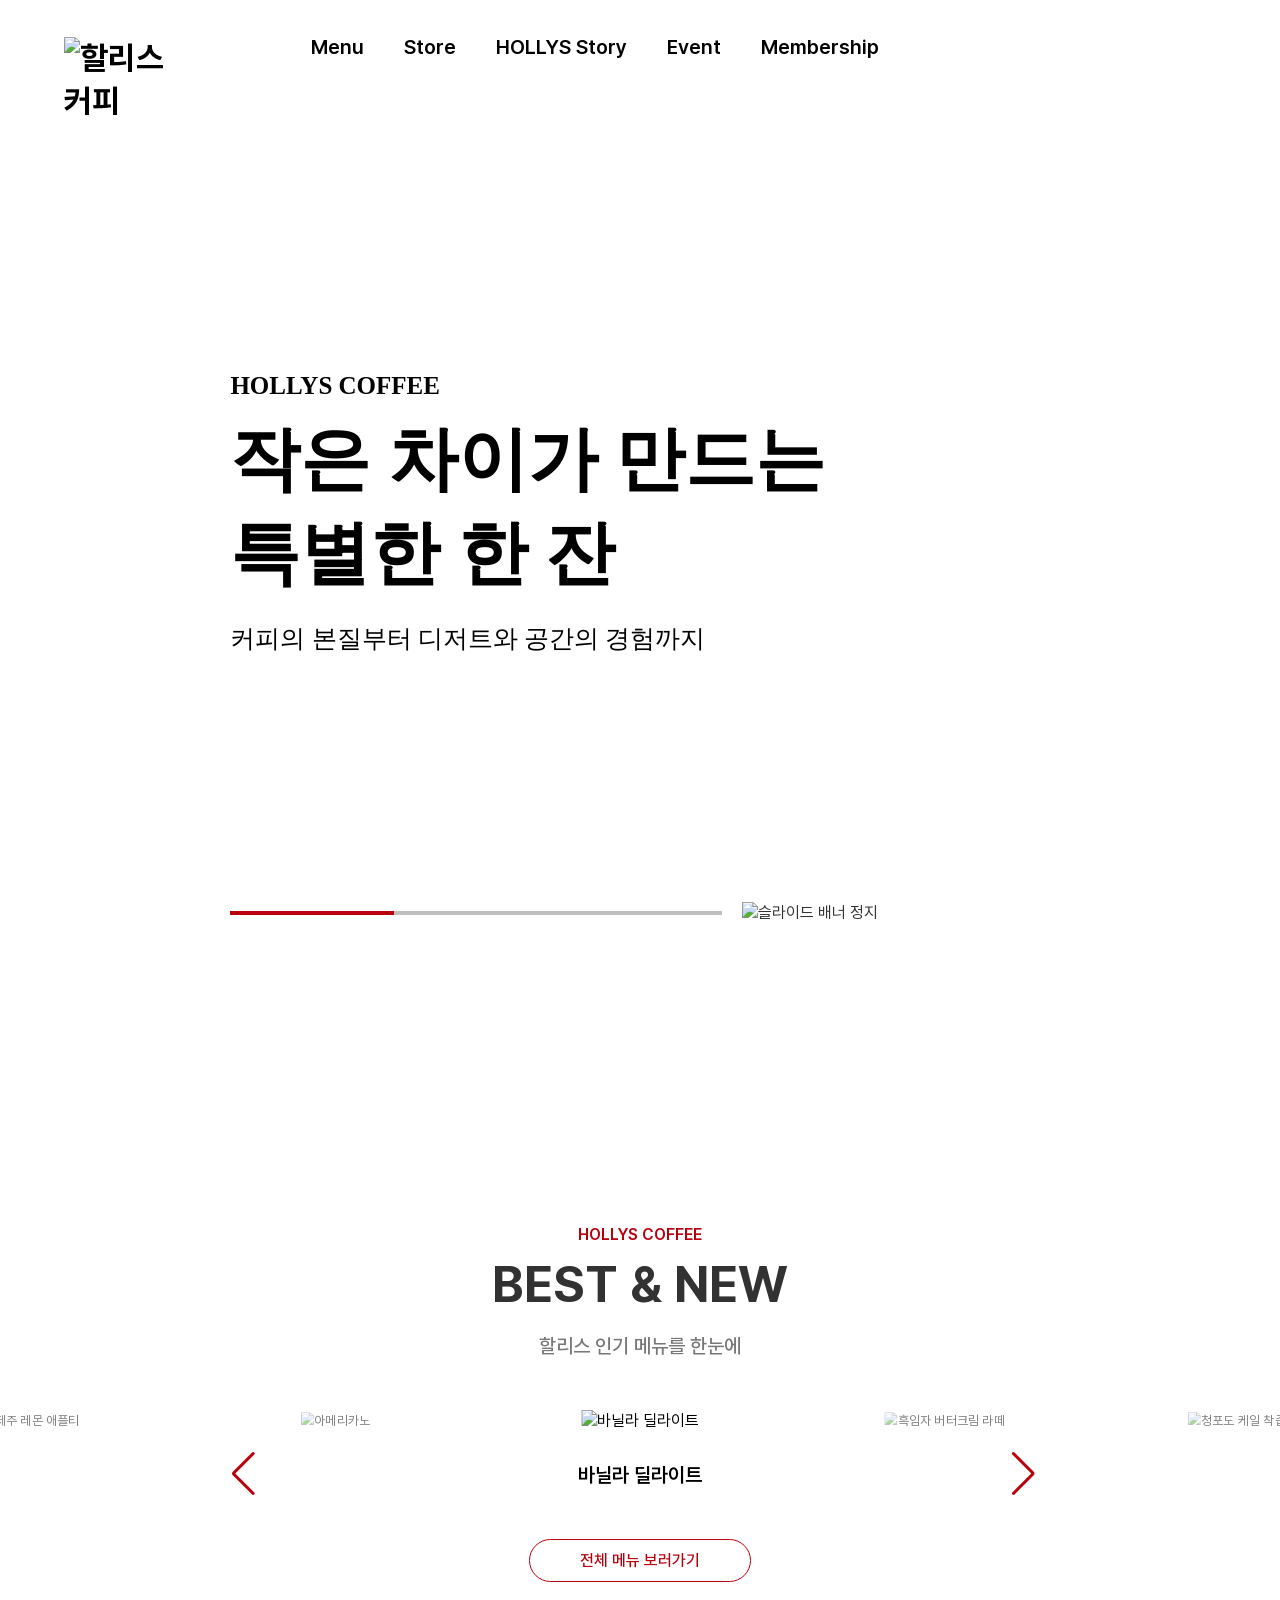
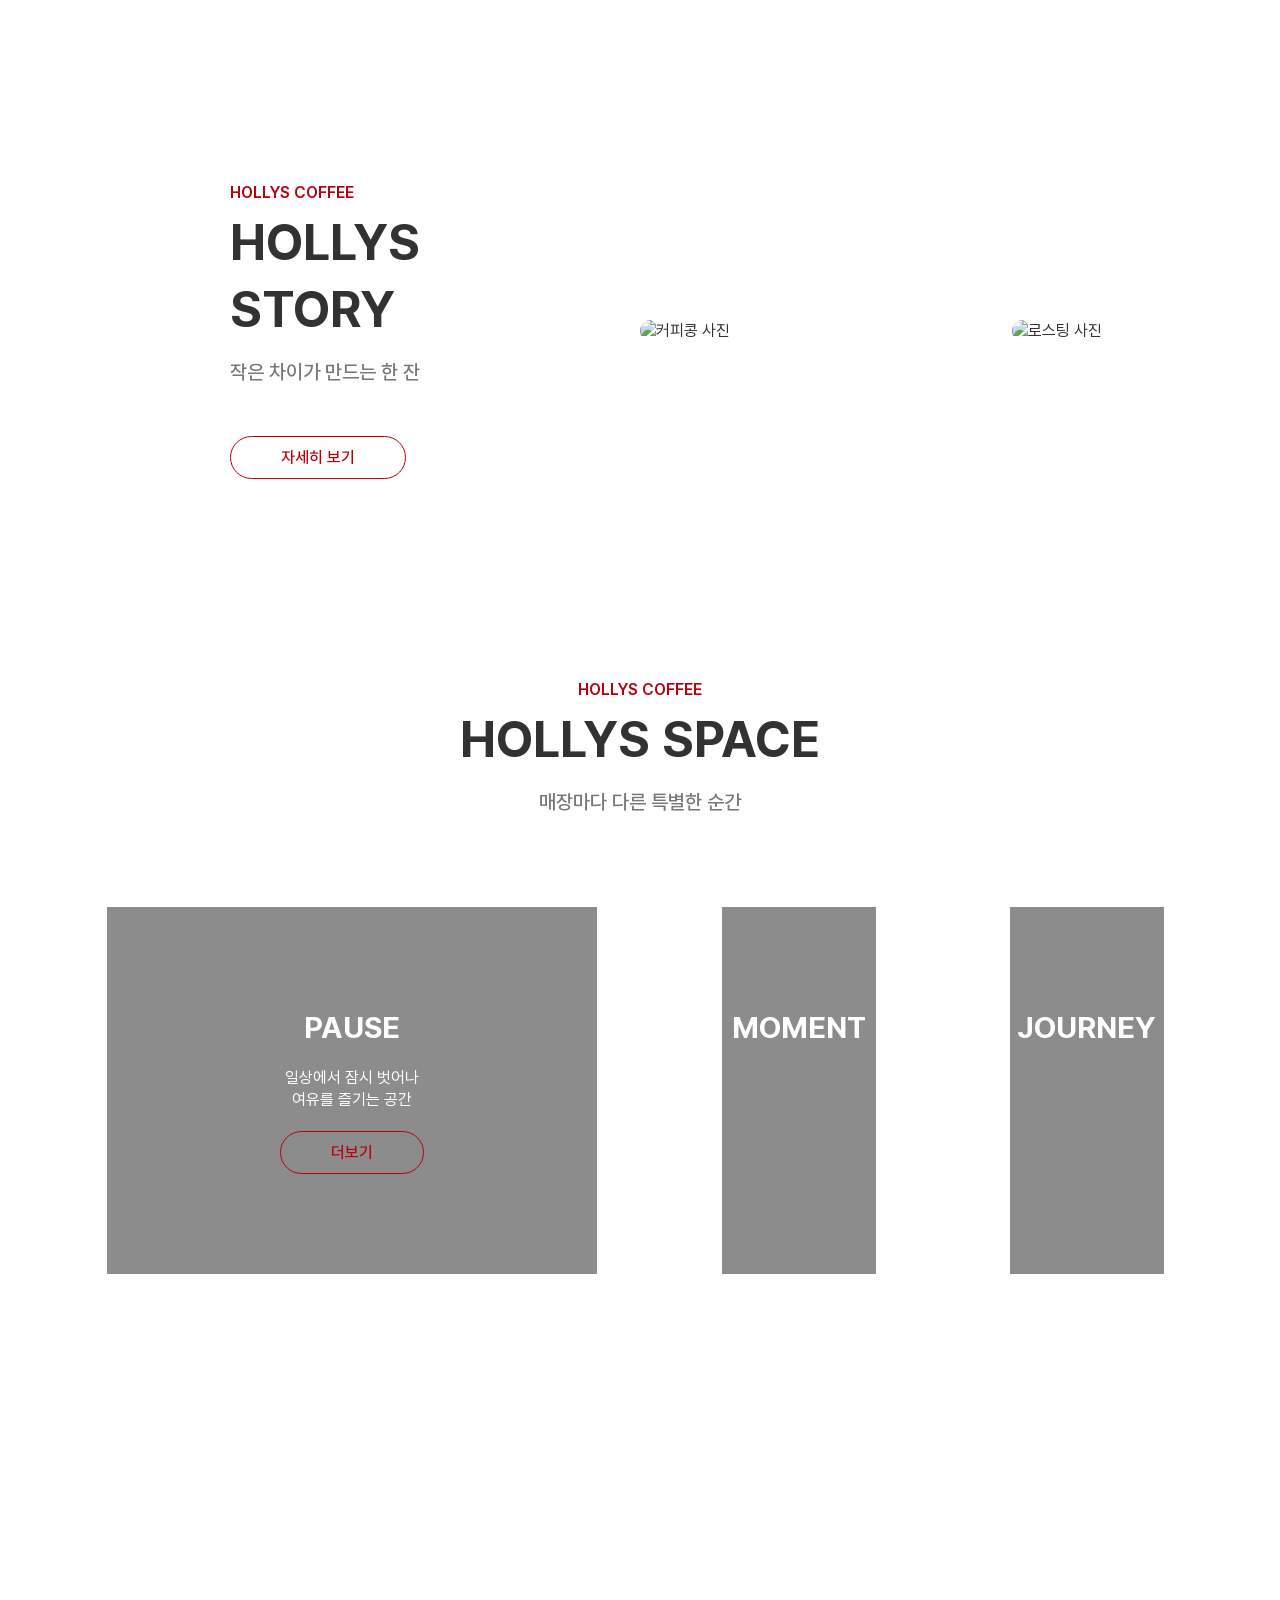
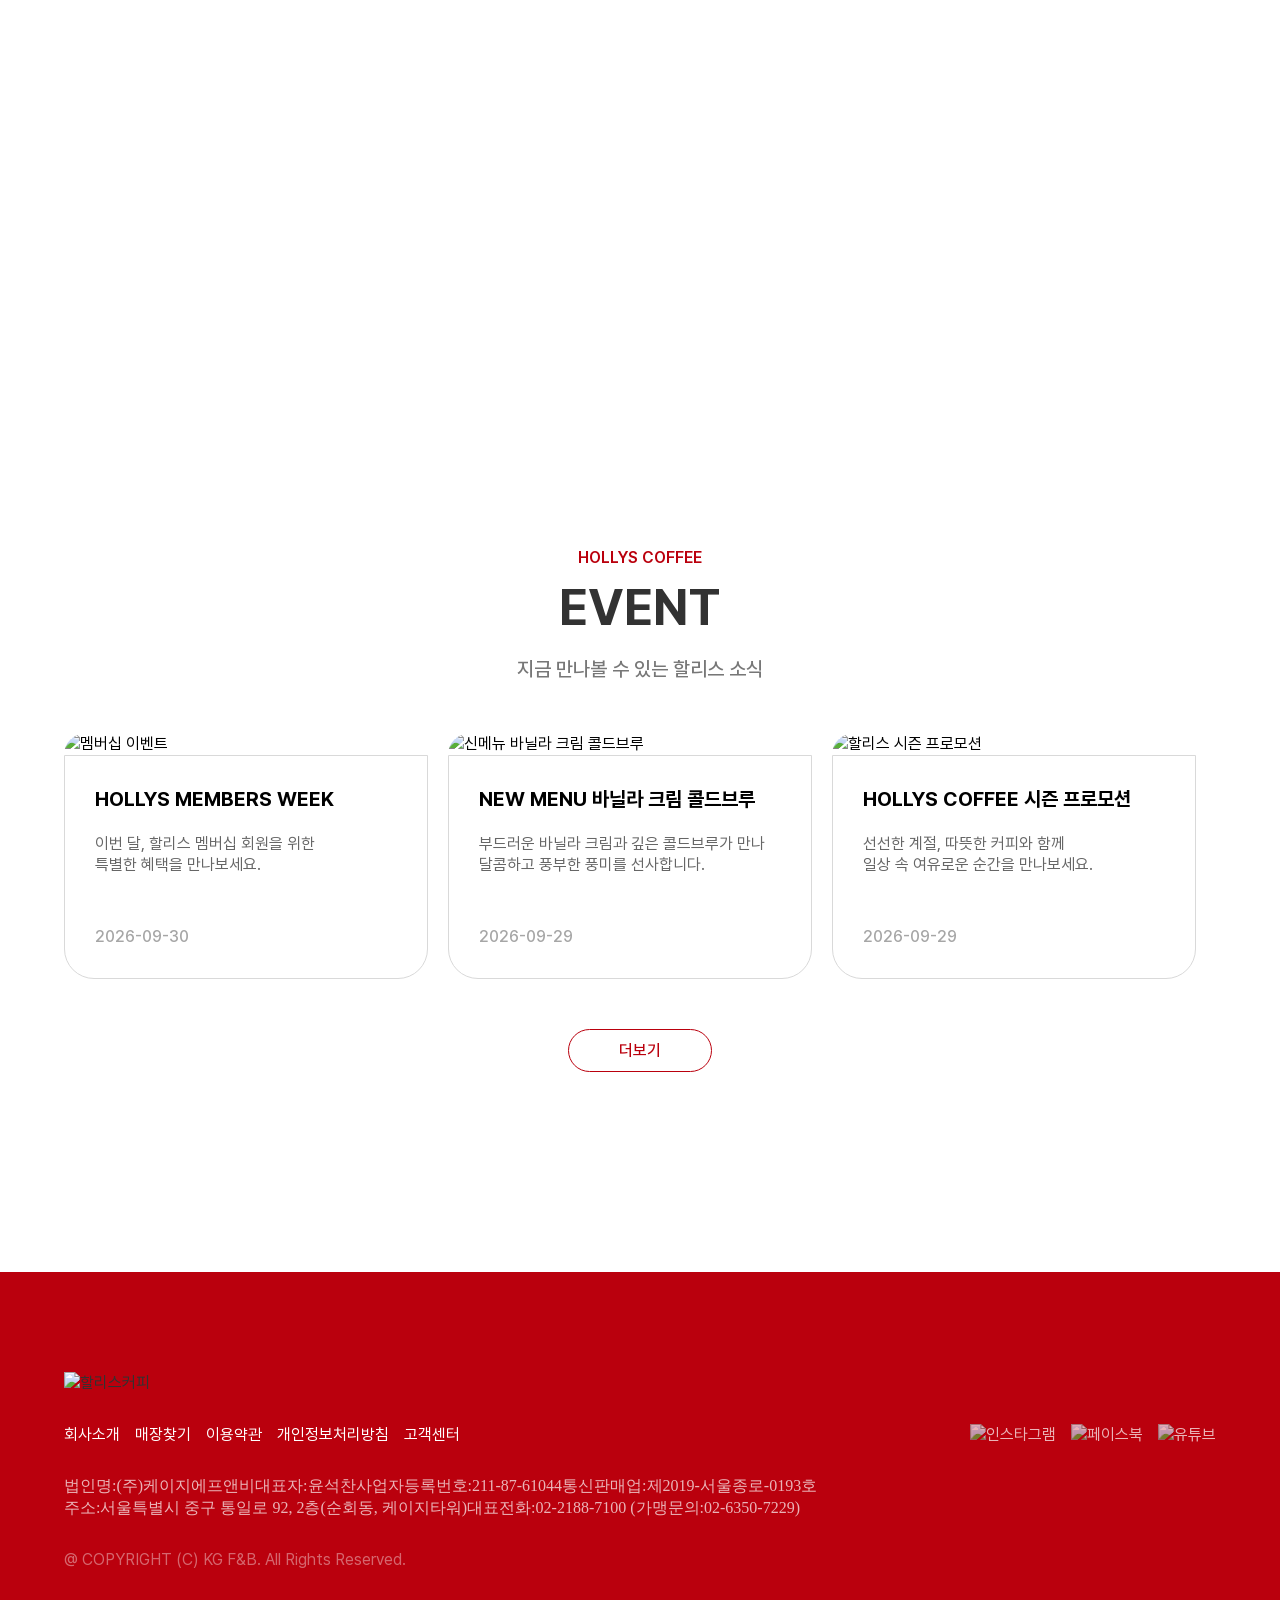
==== index.html @ 0f11f0d0 "최초업로드" ====
<!DOCTYPE html>
<html lang="ko">
<head>
  <meta charset="UTF-8">
  <meta name="viewport" content="width=device-width, initial-scale=1.0">

  <meta name="keywords" content="할리스 커피">
  <meta name="description" content="작은 차이가 만드는 특별한 한 잔, 할리스 커피">

  <meta property="og:title" content="할리스 커피">
  <meta property="og:url" content="https://min-space.github.io/osulloc/">
  <meta property="og:type" content="website">
  <meta property="og:image" content="img/sub/story_logo.png">
  <meta property="og:description" content="작은 차이가 만드는 특별한 한 잔, 할리스 커피">

  <title>할리스</title>
  <!--favicon-->
  <link rel="icon" href="img/common/favicon.png">

  <!--font-->
  <link rel="stylesheet" href="css/font.css">

  <!--css-->
  <link rel="stylesheet" href="css/reset.css">
  <link rel="stylesheet" href="css/swiper-bundle.min.css">
  <link rel="stylesheet" href="css/aos.css">
  <link rel="stylesheet" href="css/common.css">
  <link rel="stylesheet" href="css/main.css">

  <!--js-->
  <script src="js/jquery-3.6.0.min.js"></script>
  <script src="js/swiper-bundle.min.js"></script>
  <script src="js/aos.js"></script>
  <script src="js/main.js"></script>

</head>
<body>
  
  <div id="wrap">

    <header>

      <div class="inner">

        <h1><a href="index.html"><img src="img/common/hollys_logo.png" alt="할리스커피"></a></h1>

        <nav>
          <ul class="gnb">
            <li>
              <a href="doc/menu.html">Menu</a>
              <ul class="depth2">
                <li><a href="doc/menu.html">COFFEE</a></li>
                <li><a href="#">BEVERAGE</a></li>
                <li><a href="#">DESSERT</a></li>
                <li><a href="#">MD</a></li>
              </ul>
            </li>

            <li>
              <a href="doc/store.html">Store</a>
              <ul class="depth2">
                <li><a href="doc/store.html">매장 찾기</a></li>
              </ul>
            </li>

            <li>
              <a href="doc/story.html">HOLLYS Story</a>
              <ul class="depth2">
                <li><a href="doc/story.html">브랜드 스토리</a></li>
                <li><a href="#">커피 스토리</a></li>
                <li><a href="#">할리스 공간</a></li>
              </ul>
            </li>

            <li>
              <a href="doc/event.html">Event</a>
              <ul class="depth2">
                <li><a href="doc/event.html">EVENT</a></li>
                <li><a href="#">NOTICE</a></li>
              </ul>
            </li>

            <li>
              <a href="doc/membership.html">Membership</a>
            </li>
          </ul><!--.gnb-->

          <div class="mgnb-wrap">

            <div class="mgnb-inner">

              <div class="tit"><img src="img/common/hollys_logo_w.png" alt="할리스커피"></div><!--.tit-->

              <ul class="mgnb">
                <li>
                  <a href="#">Menu</a>
                  <ul class="mdepth2">
                    <li><a href="doc/menu.html">COFFEE</a></li>
                    <li><a href="#">BEVERAGE</a></li>
                    <li><a href="#">DESSERT</a></li>
                    <li><a href="#">MD</a></li>
                  </ul><!--.mdepth2-->
                </li>

                <li>
                  <a href="#">Store</a>
                  <ul class="mdepth2">
                    <li><a href="doc/store.html">매장 찾기</a></li>
                  </ul><!--.mdepth2-->
                </li>

                <li>
                  <a href="#">HOLLYS Story</a>
                  <ul class="mdepth2">
                    <li><a href="doc/story.html">브랜드 스토리</a></li>
                    <li><a href="#">커피 스토리</a></li>
                    <li><a href="#">할리스 공간</a></li>
                  </ul><!--.mdepth2-->
                </li>

                <li>
                  <a href="doc/membership.html">Membership</a>
                </li>
                
              </ul><!--.mgnb-->

            </div><!--.mgnb-inner-->

            <button type="button" class="mgnb-close">전체메뉴닫기</button>

          </div><!--.mgnb-wrap-->
        </nav>

        <div class="utill">
          <button type="button" class="btn-search">검색창</button>
          <a href="doc/store.html" class="btn-pin">위치검색</a>
          <button type="button" class="btn-mypage">마이페이지</button>
          <button type="button" class="btn-ham">햄버거</button>
        </div><!--.utill-->

      </div><!--.inner-->

      <div class="search">
        <form>
          <fieldset>
            <legend>검색영역</legend>
            <div>
              <input type="text" placeholder="검색어를 입력해주세요">
              <button type="button" class="search-btn">검색</button>
            </div>
          </fieldset>
        </form>
      </div><!--.search-->

      <div class="depth2-bg"></div><!--depth2-bg-->

    </header>

    <main>

      <section id="main-banner">

        <div class="swiper mb">

        <ul class="swiper-wrapper">
          
          <li class="swiper-slide mb01">
            <div class="mb-txt">
              <strong>HOLLYS COFFEE</strong>
              <h3>작은 차이가 만드는<br>특별한 한 잔</h3>
              <p>커피의 본질부터 디저트와 공간의 경험까지</p>
            </div><!--.mb-txt-->
          </li>

          <li class="swiper-slide mb02">
            <div class="mb-txt">
              <strong>K-MOOD</strong>
              <h3>고소함을 담은<br>가을의 한 잔</h3>
              <p>흑임자의 깊은 고소함과 부드러운 버터 크림이 만나<br>특별한 가을이 풍미를 완성합니다.</p>
            </div><!--.mb-txt-->
          </li>

          <li class="swiper-slide mb03">
            <div class="mb-txt">
              <strong>누룽지 POP!</strong>
              <h3>팝 달룽지의<br>새로운 변신!</h3>
              <p>바삭한 즐거움을 지금 만나보세요</p>
            </div><!--.mb-txt-->
          </li>
          
        </ul><!--.swiper-wrapper-->

        <div class="mb-control">
          <div class="swiper-pagination"></div>
          <div class="mb-play"><img src="img/main/play.png" alt="슬라이드 배너 재생"></div>
          <div class="mb-pause"><img src="img/main/pause.png" alt="슬라이드 배너 정지"></div>
        </div><!--.mb-control-->
        
      </div><!--.swiper-->

      </section><!--#main-banner-->

      <section id="menu" data-aos="fade-up">

        <h2>BEST & NEW</h2>
        <p>할리스 인기 메뉴를 한눈에</p>

        <div class="swiper menu">

        <ul class="swiper-wrapper">
          <li class="swiper-slide">
            <a href="#">
              <img src="img/main/menu_01.png" alt="바닐라 딜라이트">
              <p>바닐라 딜라이트</p>
            </a>
          </li>

          <li class="swiper-slide">
            <a href="#">
              <img src="img/main/menu_02.png" alt="흑임자 버터크림 라떼">
              <p>흑임자 버터크림 라떼</p>
            </a>
          </li>

          <li class="swiper-slide">
            <a href="#">
              <img src="img/main/menu_03.png" alt="청포도 케일 착즙 주스">
              <p>청포도 케일 착즙 주스</p>
            </a>
          </li>

          <li class="swiper-slide">
            <a href="#">
              <img src="img/main/menu_04.png" alt="유자몽 스파클링">
              <p>유자몽 스파클링</p>
            </a>
          </li>

          <li class="swiper-slide">
            <a href="#">
              <img src="img/main/menu_05.png" alt="민트초코">
              <p>민트초코</p>
            </a>
          </li>

          <li class="swiper-slide">
            <a href="#">
              <img src="img/main/menu_06.png" alt="토마토 상큼 컵빙수">
              <p>토마토 상큼 컵빙수</p>
            </a>
          </li>

          <li class="swiper-slide">
            <a href="#">
              <img src="img/main/menu_07.png" alt="제주 레몬 애플티">
              <p>제주 레몬 애플티</p>
            </a>
          </li>

          <li class="swiper-slide">
            <a href="#">
              <img src="img/main/menu_08.png" alt="아메리카노">
              <p>아메리카노</p>
            </a>
          </li>
        </ul><!--.swiper-wrapper-->

        <div class="swiper-button-prev"></div>
        <div class="swiper-button-next"></div>

        <div class="menu-bg"></div>
        
      </div><!--.swiper-->

      <div class="btn-more"><a href="#">전체 메뉴 보러가기</a></div>

      </section><!--#menu-->

      <section id="story">

        <div class="story-txt" data-aos="fade-right">

          <h2>HOLLYS STORY</h2>
          <p>작은 차이가 만드는 한 잔</p>
          <div class="btn-more"><a href="#">자세히 보기</a></div>

        </div>

        <div class="swiper story" data-aos="fade-left">

          <ul class="swiper-wrapper">
            <li class="swiper-slide">
              <img src="img/main/story01.png" alt="커피콩 사진">
              <div class="txt-box">
                <h3>BEAN</h3>
                <p>좋은 커피의 시작은, 좋은 원두에서 부터</p>
              </div>
            </li>

            <li class="swiper-slide">
              <img src="img/main/story02.png" alt="로스팅 사진">
              <div class="txt-box">
                <h3>ROSTING</h3>
                <p>원두의 풍미를 살리는 섬세한 로스팅</p>
              </div>
            </li>

            <li class="swiper-slide">
              <img src="img/main/story03.png" alt="커피내리는 사진">
              <div class="txt-box">
                <h3>EXTRACTION</h3>
                <p>가장 맛있는 순간을 담아 한 잔을 완성합니다</p>
              </div>
            </li>
          </ul><!--.swiper-wrapper-->
        
        </div><!--.swiper-->

      </section><!--#story-->

      <section id="space">

        <div class="inner">

          <h2>HOLLYS SPACE</h2>
          <p>매장마다 다른 특별한 순간</p>

          <ul>
            <li class="active">
              <dl>
                <dt>PAUSE</dt>
                <dd>일상에서 잠시 벗어나<br>여유를 즐기는 공간</dd>
                <dd class="btn-more"><a href="#">더보기</a></dd>
              </dl>
            </li>

            <li>
              <dl>
                <dt>MOMENT</dt>
                <dd>커피와 함께 집중하고<br>편안하게 쉬어가는 공간</dd>
                <dd class="btn-more"><a href="#">더보기</a></dd>
              </dl>
            </li>

            <li>
              <dl>
                <dt>JOURNEY</dt>
                <dd>이동하는 순간에도 만나는<br>새로운 할리스의 공간</dd>
                <dd class="btn-more"><a href="#">더보기</a></dd>
              </dl>
            </li>
          </ul>

        </div><!--.inner-->

      </section><!--#space-->

      <section id="hollys">

        <h3>A MOMENT TO STAY</h3>
        <p>머무는 시간만큼<br>마음에도 여유가 쌓입니다</p>

      </section><!--#hollys-->

      <section id="event">

        <div class="inner" data-aos="zoom-in">

          <h2>EVENT</h2>
          <p>지금 만나볼 수 있는 할리스 소식</p>

          <ul>
            <li>
              <a href="#">
                <div class="img-box">
                  <img src="img/main/event_01.png" alt="멤버십 이벤트">
                </div><!--.img-box-->

                <div class="txt-box">
                  <h4>HOLLYS MEMBERS WEEK</h4>
                  <p>이번 달, 할리스 멤버십 회원을 위한<br>특별한 혜택을 만나보세요.</p>
                  <strong>2026-09-30</strong>
                </div><!--.txt-box-->
              </a>
            </li>

            <li>
              <a href="#">
                <div class="img-box">
                  <img src="img/main/event_02.png" alt="신메뉴 바닐라 크림 콜드브루">
                </div><!--.img-box-->

                <div class="txt-box">
                  <h4>NEW MENU 바닐라 크림 콜드브루</h4>
                  <p>부드러운 바닐라 크림과 깊은 콜드브루가 만나<br>달콤하고 풍부한 풍미를 선사합니다.</p>
                  <strong>2026-09-29</strong>
                </div><!--.txt-box-->
              </a>
            </li>

            <li>
              <a href="#">
                <div class="img-box">
                  <img src="img/main/event_03.png" alt="할리스 시즌 프로모션">
                </div><!--.img-box-->

                <div class="txt-box">
                  <h4>HOLLYS COFFEE 시즌 프로모션</h4>
                  <p>선선한 계절, 따뜻한 커피와 함께<br>일상 속 여유로운 순간을 만나보세요.</p>
                  <strong>2026-09-29</strong>
                </div><!--.txt-box-->
              </a>
            </li>
          </ul>

          <div class="btn-more"><a href="#">더보기</a></div>

        </div><!--.inner-->

      </section><!--#event-->

    </main>

    <footer>

      <div class="inner">

        <div class="f-logo">
          <img src="img/common/hollys_logo_w.png" alt="할리스커피">
        </div><!--f-logo-->

        <div class="f-link">
          <ul>
            <li><a href="#">회사소개</a></li>
            <li><a href="#">매장찾기</a></li>
            <li><a href="#">이용약관</a></li>
            <li><a href="#">개인정보처리방침</a></li>
            <li><a href="#">고객센터</a></li>
          </ul>
          
          <ul class="f-icon">
            <li><a href="#"><img src="img/common/instagram.png" alt="인스타그램"></a></li>
            <li><a href="#"><img src="img/common/facebook.png" alt="페이스북"></a></li>
            <li><a href="#"><img src="img/common/youtube.png" alt="유튜브"></a></li>
          </ul>
        </div><!--.f-link-->

        <address>
          <span>법인명:(주)케이지에프앤비</span><span>대표자:윤석찬</span><span>사업자등록번호:211-87-61044</span><span>통신판매업:제2019-서울종로-0193호</span><br>
          <span>주소:서울특별시 중구 통일로 92, 2층(순회동, 케이지타워)</span><span>대표전화:02-2188-7100 (가맹문의:02-6350-7229)</span>
        </address>

        <div class="copy">
          <p>@ COPYRIGHT (C) KG F&B. All Rights Reserved.</p>
        </div>
      </div><!--.inner-->

    </footer>

  </div><!--#wrap-->

</body>
</html>
---- css/font.css ----
@charset "utf-8";

@font-face{
  font-family: "pretendard"; /* 사용할 이름 정의 */
  src: url(../font/Pretendard-Thin.woff) format("woff"); /* 폰트파일 위치 */
  font-weight: 100;
  font-style: normal;
}

@font-face{
  font-family: "pretendard";
  src: url(../font/Pretendard-ExtraLight.woff) format("woff");
  font-weight: 200;
  font-style: normal;
}

@font-face{
  font-family: "pretendard";
  src: url(../font/Pretendard-Light.woff) format("woff");
  font-weight: 300;
  font-style: normal;
}

@font-face{
  font-family: "pretendard";
  src: url(../font/Pretendard-Regular.woff) format("woff");
  font-weight: 400;
  font-style: normal;
}

@font-face{
  font-family: "pretendard";
  src: url(../font/Pretendard-Medium.woff) format("woff");
  font-weight: 500;
  font-style: normal;
}

@font-face{
  font-family: "pretendard";
  src: url(../font/Pretendard-SemiBold.woff) format("woff");
  font-weight: 600;
  font-style: normal;
}

@font-face{
  font-family: "pretendard";
  src: url(../font/Pretendard-Bold.woff) format("woff");
  font-weight: 700;
  font-style: normal;
}

@font-face{
  font-family: "pretendard";
  src: url(../font/Pretendard-ExtraBold.woff) format("woff");
  font-weight: 800;
  font-style: normal;
}

@font-face{
  font-family: "pretendard";
  src: url(../font/Pretendard-Black.woff) format("wooff");
  font-weight: 900;
  font-style: normal;
}

@font-face{
  font-family: "Cafe24 Dangdanghae";
  src:url(../font/Cafe24Dangdanghae-v2.0.woff) format("wooff");
  font-weight: 600;
}
---- css/common.css ----
@charset "utf-8";

:root{
  --main-font : "pretendard", sans-serif;
  --main-color : #BA000D;
  --base-color: #F7F3EE;
}

/* 공통 */
body{
  font-family: var(--main-font);
  font-size: 1.6rem;
  line-height: 1.35;
  color: #323232;
}

#wrap{
  min-width: 320px;
}

.inner{
  max-width: 1400px;
  margin: 0 auto;
  padding: 0 5%;
}

/* header */
header{
  position: fixed;
  top: 0;
  left: 0;
  width: 100%;
  padding: 20px 0 0;
  z-index: 3;
  transition: 0.5s;
}

header .inner{
  display: flex;
  justify-content: space-between;
  align-items: center;
  max-width: 1400px;
}

header .inner h1 a{
  display: block;
  width: 112px;
  height: 22px;
}

header nav{
  margin: 0 auto 0 115px;
}
header nav .gnb{
  display: flex;
}

header nav .gnb > li{
  position: relative;
}

header nav .gnb > li > a{
  display: block;
  font-size: 2rem;
  padding: 14px 20px 14px 20px;
  font-weight: 600;
}

header nav .gnb > li::before{
  content: "";
  display: block;
  width: 100%;
  height: 4px;
  background-color: var(--main-color);
  position: absolute;
  bottom: 0;
  left: 0;
  opacity: 0;
  transition: all 0.5s;
}

header nav .gnb > li:hover::before{
  opacity: 1;
}

header nav .gnb .depth2{
  display: flex;
  position: absolute;
  width: 500px;
  z-index: 99;
}

header nav .gnb .depth2 li a{
  display: block;
  padding: 20px 10px;
  font-weight: 500;
  color: #999;
  transition: all 0.5s;
}

header nav .gnb .depth2 li:hover a{
  color: var(--main-color);
}

header .depth2-bg{
  position: absolute;
  left: 0;
  width: 100%;
  height: 70px;
  background-color: #fff;
  display: none;
  z-index: 98;
}

header .inner .utill{
  display: flex;
  align-items: center;
  gap: 20px;
}

header .utill .btn-search{
  width: 30px;
  height: 30px;
  border: 0;
  color: transparent;
  font-size: 0;
  background: url(../img/common/search.png) no-repeat center / cover;
  cursor: pointer;
}

header .utill .btn-search.active{
  background-image: url(../img/common/close.png) !important;
}

header .utill .btn-pin{
  width: 30px;
  height: 30px;
  color: transparent;
  font-size: 0;
  background: url(../img/common/pin.png) no-repeat center / cover;
}

header .utill .btn-mypage{
  width: 30px;
  height: 30px;
  border: 0;
  color: transparent;
  font-size: 0;
  background: url(../img/common/user.png) no-repeat center / cover;
  cursor: pointer;
}

header .utill .btn-ham{
  width: 30px;
  height: 30px;
  border: 0;
  color: transparent;
  font-size: 0;
  background: url(../img/common/ham.png) no-repeat center / cover;
  cursor: pointer;
  display: none;
}

header.active{
  background-color: #fff;
}

.mgnb-wrap{
  width: 100%;
  height: 100%;
  position: fixed;
  left: 0;
  top: 0;
  z-index: 999;
  background-color: #000;
  opacity: 0.8;
  padding: 150px 5%;
  display: none;
}

.mgnb-wrap .tit{
  text-align: center;
  margin-bottom: 50px;
}

.mgnb-wrap .mgnb > li{
  display: block;
  padding: 20px 0 10px 0;
  border-bottom: 1px solid rgba(255, 255, 255, 0.7);
}

.mgnb-wrap .mgnb > li > a{
  color: #fff;
  font-size: 2.5rem;
  font-weight: 600;
  display: block;
  position: relative;
}
.mgnb-wrap .mgnb > li > a:not(:last-child)::after{
  content: "";
  display: block;
  width: 30px;
  height: 30px;
  background: url(../img/common/add.png) no-repeat center;
  position: absolute;
  top: 50%;
  right: 0;
  transform: translateY(-50%);
}


.mgnb-wrap .mgnb > li.active > a::after{
  background-image: url(../img/common/minus.png);
}

.mgnb-wrap .mgnb .mdepth2 li{
  display: block;
  margin: 10px 30px;
}

.mgnb-wrap .mgnb .mdepth2 li a{
  display: block;
  color: rgba(255, 255, 255, 0.5);
  font-weight: 500;
  transition: all 0.5s;
}

.mgnb-wrap .mgnb .mdepth2 li:hover a{
  color: rgba(255, 255, 255, 1);
}

header .mgnb-close{
  width: 40px;
  height: 40px;
  border: 0;
  color: transparent;
  font-size: 0;
  background: url(../img/common/close_w.png) no-repeat center;
  position: absolute;
  top: 10px;
  right: 5%;
  cursor: pointer;
}

header .search{
  width: 100%;
  left: 0;
  background-color: #fff;
  text-align: center;
  padding: 40px 0;
  z-index: 100;
}

header .search div{
  display: inline-block;
  border: 1px solid var(--main-color);
  border-radius: 50px;
  background-color: #fff;
  overflow: hidden;
  width: 30%;
  min-width: 260px;
  padding: 0 10px 0 20px;
}

header .search input[type="text"]{
  font-family: var(--main-font);
  background-color: transparent;
  font-size: 1.8rem;
  width: calc(100% - 60px);
  height: 50px;
}

header .search .search-btn{
  background: url(../img/common/search_r.png) no-repeat center;
  font-size: 0;
  color: transparent;
  width: 50px;
  height: 50px;
  cursor: pointer;
}

@media (max-width:1200px){
  header .utill .btn-search{
    display: none;
  }

  header .utill .btn-pin{
    display: none;
  }
  
  header .utill .btn-ham{
    display: block;
  }

  header nav .gnb{
    display: none;
  }
}

@media (max-width:768px){
  header .utill .btn-mypage{
    display: none;
  }
}

/* footer */
footer{
  padding: 100px 0;
  background-color: var(--main-color);
}

footer .f-logo{
  margin-bottom: 30px;
}

footer .f-link{
  display: flex;
  justify-content: space-between;
}

footer .f-link ul{
  display: flex;
  align-items: center;
  gap: 15px;
  margin-bottom: 30px;
}

footer .f-link ul li a{
  color: #fff;
}

footer .f-link .f-icon img{
  width: 100%;
}

footer .f-icon li img{
  opacity: 0.7;
  transition: all 0.5s;
}

footer .f-icon li:hover img{
  opacity: 1;
}

footer address{
  font-family: "pretenderd";
  color: #fff;
  opacity: 0.7;
  font-weight: 300;
  margin-bottom: 30px;
}

footer address span{
  display: inline-block;
}

footer .copy p{
  color: #fff;
  opacity: 0.4;
}

@media (max-width:1200px){
  footer .f-link{
    font-size: 1.4rem;
  }

  footer address span{
    font-size: 1.2rem;
  }

  footer .copy p{
    font-size: 1.2rem;
  }

  footer .f-icon li img{
    opacity: 1;
  }
}

@media (max-width:768px){
  footer .f-link .f-icon{
    display: none;
  }
}
---- css/main.css ----
@charset "utf-8";

:root{
  --main-font : "pretendard", sans-serif;
  --main-color : #BA000D;
  --base-color: #F7F3EE;
}

/* main 공통 */
main h2{
  font-size: 5rem;
  font-weight: 700;
  margin-bottom: 15px;
}

main h2::before{
  content: "HOLLYS COFFEE";
  display: block;
  font-size: 1.6rem;
  font-weight: 600;
  margin-bottom: 5px;
  color: var(--main-color);
}

main h2 + p{
  font-size: 2rem;
  color: #777;
  font-weight: 500;
  margin-bottom: 50px;
}

main .btn-more a{
  display: inline-block;
  padding: 10px 50px;
  border: 1px solid var(--main-color);
  background-color: transparent;
  color: var(--main-color);
  border-radius: 50px;
  font-weight: 500;
  transition: all 0.5s;
}

main .btn-more a:hover{
  background-color: var(--main-color);
  color: #fff;
}

@media (max-width:1200px){
  main h2{
    font-size: 4rem;
  }

  main h2 + p{
    font-size: 1.8rem;
  }
}

@media (max-width:768px){
  main h2{
    font-size: 2.8rem;
  }

  main h2 + p{
    font-size: 1.4rem;
    margin-bottom: 30px;
  }

  main .btn-more a{
    padding: 5px 30px;
    font-size: 1.4rem;
  }
}

/* main banner */
#main-banner .mb li{
  height: 1024px;
  display: flex;
  align-items: center;
  padding: 0 18%;
}

#main-banner .mb li.mb01{
  background: url(../img/main/mb_01.png) no-repeat center / cover;
  color: #000;
}
#main-banner .mb li.mb02{
  background: url(../img/main/mb_02.png) no-repeat center / cover;
  color: #533420;
}
#main-banner .mb li.mb03{
  background: url(../img/main/mb_03.png) no-repeat center / cover;
  color: #fff;
}

#main-banner .mb .mb-txt{
  font-family: "Cafe24 Dangdanghae";
}

#main-banner .mb .mb-txt strong{
  font-size: 2.5rem;
  font-weight: 600;
}

#main-banner .mb .mb-txt h3{
  font-weight: 700;
  font-size: 7rem;
  margin: 10px 0 20px 0;
}

#main-banner .mb .mb-txt p{
  font-size: 2.5rem;
  font-weight: 500;
}

#main-banner .mb-control{
  position: absolute;
  bottom: 100px;
  z-index: 9;
  padding: 0 18%;
  display: flex;
  gap: 20px;
  align-items: center;
  width: 100%;
}

#main-banner .mb-control .swiper-pagination{
  position: static;
  width: 60%;
  max-width: 700px;
}

#main-banner .mb-control .swiper-pagination-progressbar-fill{
  background-color: var(--main-color);
}

#main-banner .mb-control .mb-play, #main-banner .mb-control .mb-pause{
  cursor: pointer;
}

@media (max-width:1200px){
  #main-banner .mb li{
    padding: 0 5%;
  }
  
  #main-banner .mb-control{
    padding: 0 5%;
  }

  #main-banner .mb-control .swiper-pagination{
    max-width: 440px;
  }

  #main-banner .mb .mb-txt strong{
    font-size: 2rem;
  }

  #main-banner .mb .mb-txt h3{
    font-size: 5rem;
  }

  #main-banner .mb .mb-txt p{
    font-size: 2rem;
  }

  #main-banner .mb li.mb01{
    background: url(../img/main/mb_01_m.png) no-repeat center  / cover;
  }

    #main-banner .mb li.mb02{
      background: url(../img/main/mb_02_m.png) no-repeat center  / cover;
    }

    #main-banner .mb li.mb03{
      background: url(../img/main/mb_03_m.png) no-repeat center  / cover;
    }
}


/* menu */
#menu{
  text-align: center;
  margin: 200px 0;
}

#menu .menu img{
  width: 100%;
}

#menu .menu p{
  display: none;
  font-size: 2rem;
  font-weight: 600;
  margin-top: 30px;
  margin-bottom: 50px;
}

#menu .menu .swiper-slide{
  transform: scale(0.8);
  opacity: 0.5;
  transition: transform 0.5s;
}
#menu .menu .swiper-slide-active{
  transform: scale(1);
  opacity: 1;
  position: relative;
}

/* #menu .menu .swiper-slide-active::before{
  content: "";
  position: absolute;
  left: 0;
  top: -30px;
  width: 100%;
  height: 100%;
  background: url(../img/main/menu_bg.png) no-repeat center;
  opacity: 0.55;
  z-index: -1;
}*/

#menu .menu .swiper-slide-active p{
  display: block;
  transition: all 0.5s;
}

#menu .menu .swiper-slide-active:hover p{
  color: var(--main-color);
}

#menu .swiper-button-prev, #menu .swiper-button-next{
  color: var(--main-color);
}

#menu .swiper-button-prev{
  left: 18%;
}

#menu .swiper-button-next{
  right: 19%;
}

#menu .menu-bg{
  position: absolute;
  left: 50%;
  top: 50px;
  transform: translateX(-50%);
  width: 440px;
  height: 400px;
  background: url(../img/main/menu_bg.png) no-repeat center;
  opacity: 0.55;
  z-index: -2;
}

@media (max-width:1200px){
  #menu{
    margin: 150px 0;
  }

  #menu .menu p{
    font-size: 1.8rem;
    margin-bottom: 30px;
  }

  #menu .swiper-button-prev, #menu .swiper-button-next{
    display: none;
  }
}

@media (max-width:768px){
  #menu{
    margin: 100px 0;
    padding: 0 5%;
  }

  #menu .menu p{
    font-size: 1.6rem;
  }
}

/* story */
#story{
  display: flex;
  align-items: center;
  flex-wrap: wrap;
}

#story > div{
  width: 50%;
}

#story .story-txt{
  padding: 0 50px 0 18%;
}

#story .story{
  position: relative;
}

#story .story img{
  width: 500px;
  height: 600px;
  border-radius: 30px;
}

#story .story .txt-box{
  position: absolute;
  bottom: 30px;
  left: 30px;
  color: #fff;
}

#story .story .txt-box h3{
  font-size: 3rem;
  font-weight: 700;
  margin-bottom: 10px;
}

#story .story .txt-box p{
  font-weight: 500;
}

@media (max-width:1200px){
  #story{
    margin: 150px 0;
  }

  #story .story-txt{
    padding: 0 50px 0 5%;
  }

  #story .story img{
    width: 333px;
    height: 400px;
  }

  #story .story .txt-box h3{
    font-size: 2.6rem;
    margin-bottom: 7px;
  }

  #story .story .txt-box p{
    font-size: 1.4rem;
  }
}

@media (max-width:768px){
  #story{
    margin: 100px 0;
  }

  #story > div{
    width: 100%;
  }

  #story .story{
    padding: 0 5%;
    margin-top: 30px;
  }

  #story .story img{
    width: 100%;
    height: 541px;
  }

  #story h2, #story h2 + p, #story .btn-more{
    text-align: center;
  }

  #story .story-txt{
    padding: 0;
  }
}

/* space */
#space{
  text-align: center;
  margin: 200px 0;
}

#space ul{
  display: flex;
  gap: 30px;
  flex-wrap: wrap;
}

#space ul li:nth-child(1){
  background: url(../img/main/space_01.png) no-repeat center / cover;
}
#space ul li:nth-child(2){
  background: url(../img/main/space_02.png) no-repeat center / cover;
}
#space ul li:nth-child(3){
  background: url(../img/main/space_03.png) no-repeat center / cover;
}

#space  ul  li{
  width: calc((50% - 60px) / 2);
  height: 450px;
  color: #fff;
  display: flex;
  justify-content: center;
  align-items: center;
  transition: all 0.5s;
}

#space ul li dl{
  background-color: rgba(0, 0, 0, 0.45);
  width: 60%;
  padding: 100px 0;
  white-space: nowrap;
  transition: all 0.5s;
}

#space ul li dl dt{
  font-size: 3rem;
  font-weight: 700;
  margin-bottom: 20px;
}

#space ul li dl dd{
  opacity: 0;
  transition: all 0.5s;
}

#space ul li dl dd:nth-of-type(1){
  margin-bottom: 20px;
}

#space ul li.active{
  width: 50%;
}

#space ul li.active dl{
  width: 85%;
}

#space  ul li.active dl dd{
  opacity: 1;
}

@media (max-width:1200px){
  #space{
    margin: 150px 0;
  }

  #space ul li dl dt{
    font-size: 2.5rem;
  }

  #space ul li, #space ul li.active{
    width: 100%;
    height: 350px;
  }

  #space ul li dl, #space ul li.active dl{
    width: 90%;
    padding: 90px 0;
    background-color: rgba(0, 0, 0, 0.45);
  }

  #space ul li dl dd{
    opacity: 1;
  }

  #space ul li dl dd:nth-of-type(1){
    display: none;
  }
}

@media (max-width:768px){
  #space{
    margin: 100px 0;
  }

  #space ul li, #space ul li.active{
    height: 250px;
  }
  #space ul li dl, #space ul li.active dl{
    padding: 50px 0;
  }

  #space ul li dl dt{
    font-size: 2rem;
  }
}

/* hollys */
#hollys{
  text-align: center;
  padding: 130px 0;
  background: url(../img/main/stay_bg.png) no-repeat center / cover fixed;
  color: #fff;
}

#hollys h3{
  font-size: 40px;
  font-weight: 700;
  margin-bottom: 50px;
}

#hollys p{
  font-size: 2.5rem;
}

@media (max-width:1200px){
  #hollys{
    padding: 100px 0;
    background: url(../img/main/stay_bg_m.png) no-repeat center / cover fixed;
  }

  #hollys h3{
    font-size: 3rem;
  }

  #hollys p{
    font-size: 2rem;
  }
}

@media (max-width:768px){
  #hollys{
    padding: 120px 0;
  }

  #hollys h3{
    font-size: 2.6rem;
  }

  #hollys p{
    font-size: 1.6rem;
  }
}

/* event */
#event{
  margin: 200px 0;
}

#event h2, #event h2 + p{
  text-align: center;
}

#event ul{
  display: flex;
  flex-wrap: wrap;
  gap: 20px;
  margin-bottom: 50px;
}

#event ul li{
  width: calc((100% - 60px) / 3);
  transition: all 0.5s;
}

#event ul li .img-box{
  overflow: hidden;
  border-radius: 30px 30px 0 0;
}

#event ul li .img-box img{
  width: 100%;
  height: 100%;
  transition: transform 0.5s;
}

#event ul li:hover .img-box img{
  transform: scale(1.07);
}

#event ul li:hover{
  transform: translateY(-25px);
}

#event ul li .txt-box{
  border: 1px solid #d9d9d9;
  padding: 30px;
  border-radius: 0 0 30px 30px;
}

#event ul li .txt-box h4{
  font-size: 2rem;
  margin-bottom: 20px;
}

#event ul li .txt-box p{
  color: #666;
  margin-bottom: 50px;
}

#event ul li .txt-box strong{
  font-size: 1.6rem;
  font-weight: 500;
  color: #a6a6a6;
}

#event .btn-more{
  text-align: center;
}

@media (max-width:1200px){
  #event{
    margin: 150px 0;
  }

  #event ul li{
    width: calc((100% - 30px) / 2);
  }

  #event ul li:last-child{
    display: none;
  }
}

@media (max-width:768px){
  #event{
    margin: 100px 0;
  }

  #event ul li{
    width: 100%;
  }

  #event ul li:nth-child(2){
    display: none;
  }

  #event ul li:hover .img-box img{
    transform: scale(1);
  }

  #event ul li:hover{
  transform: translateY(0);
}
}
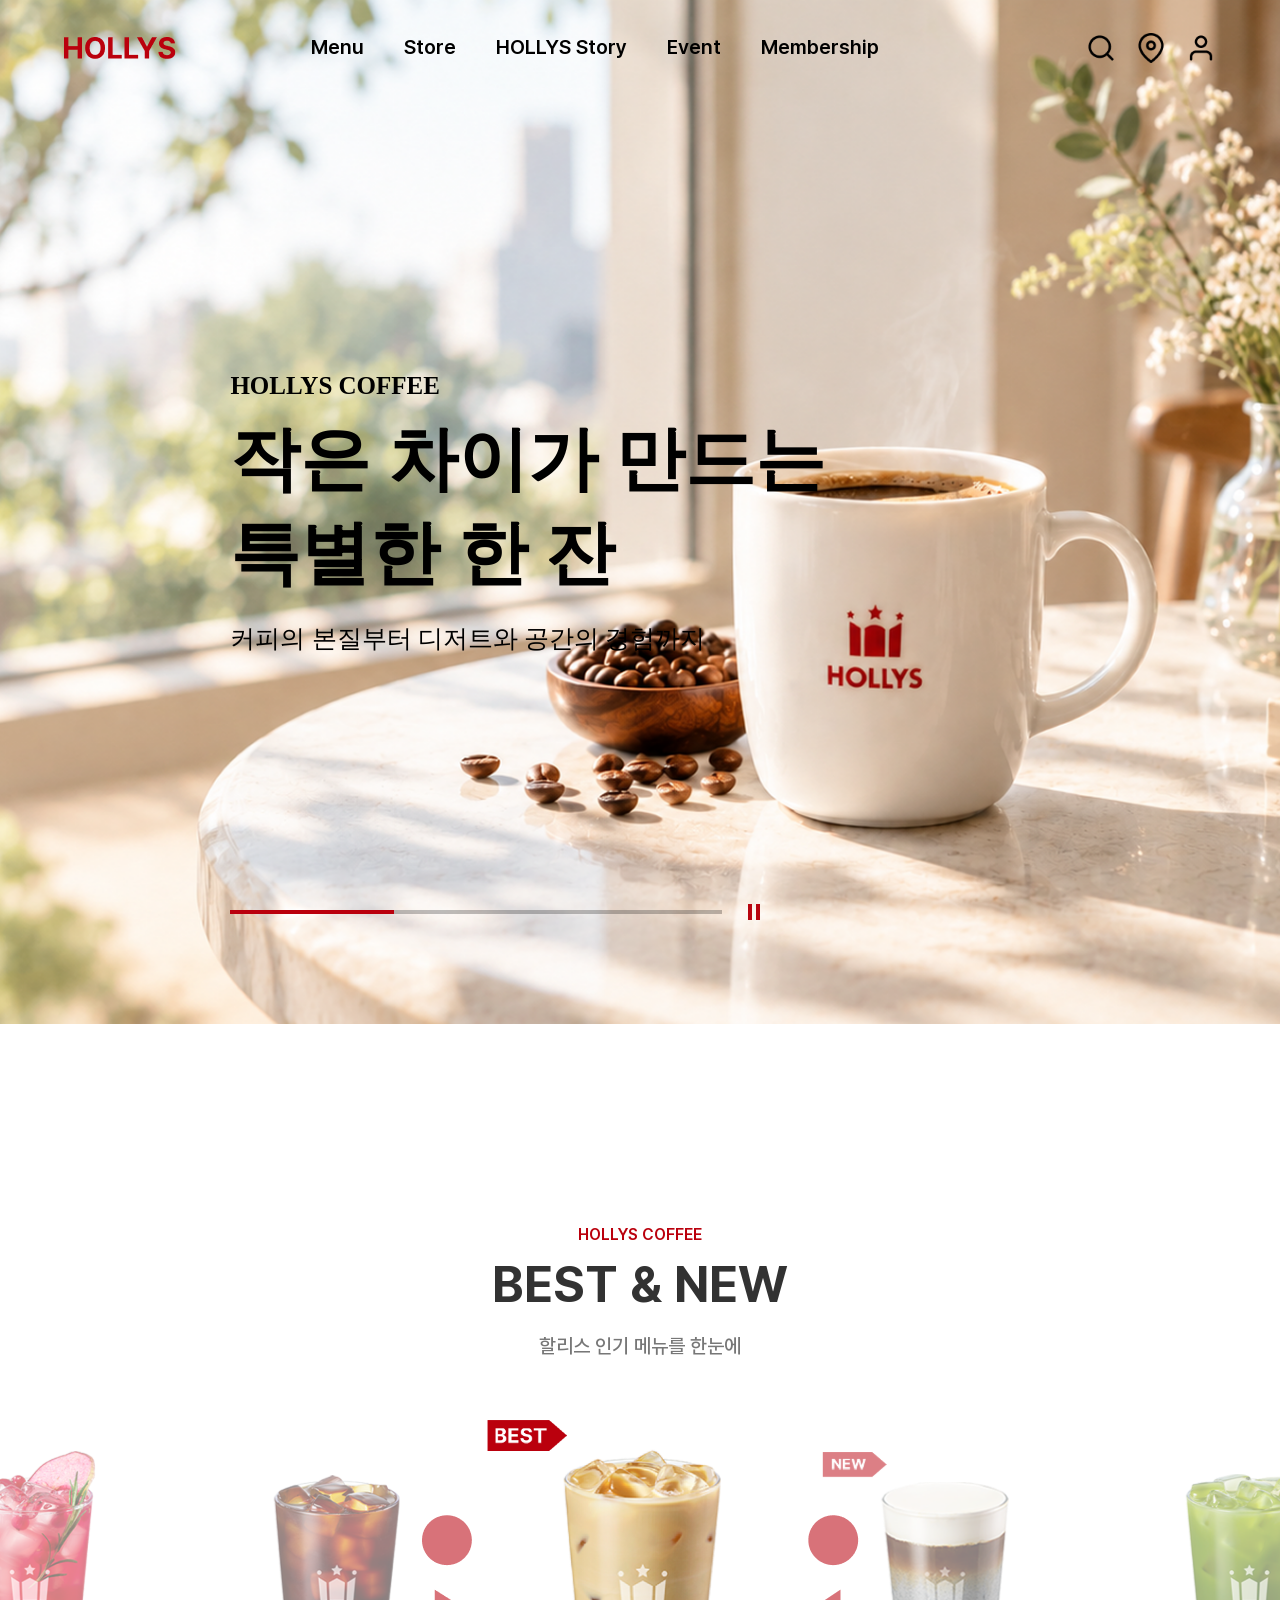
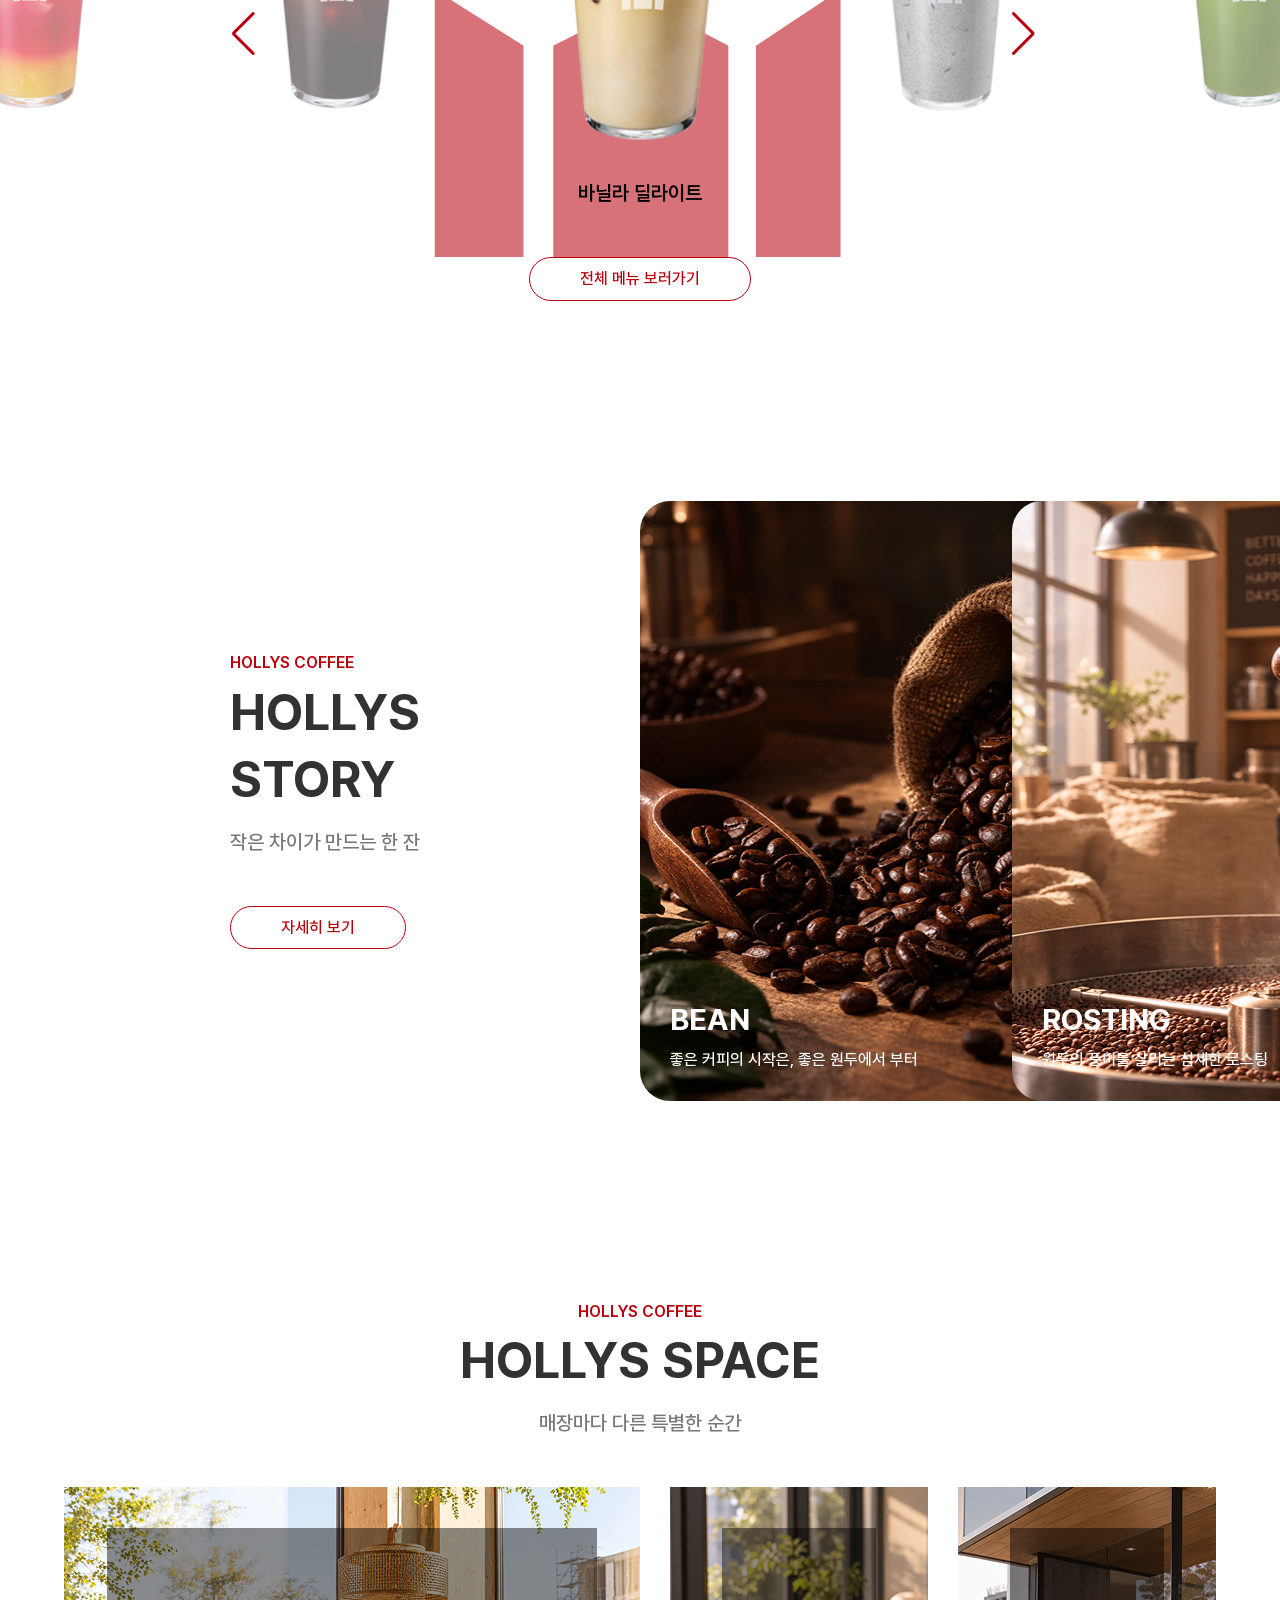
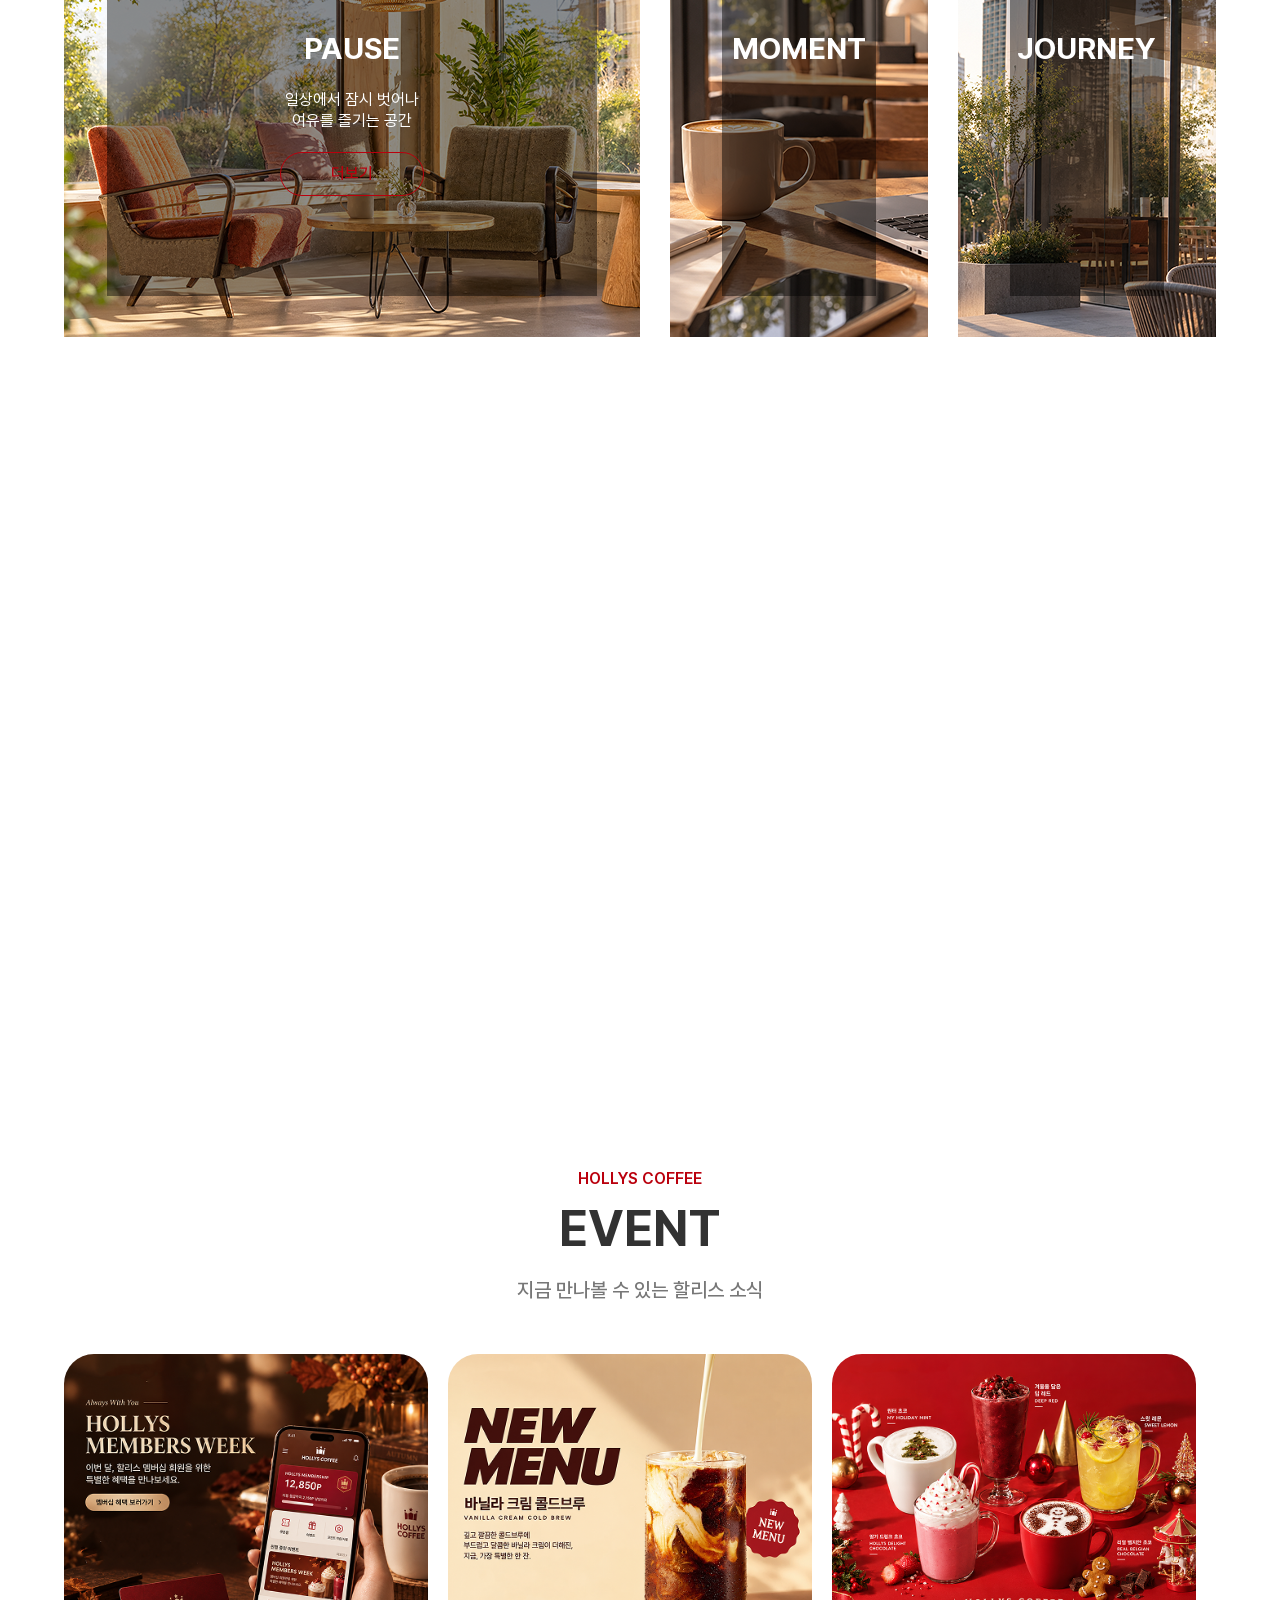
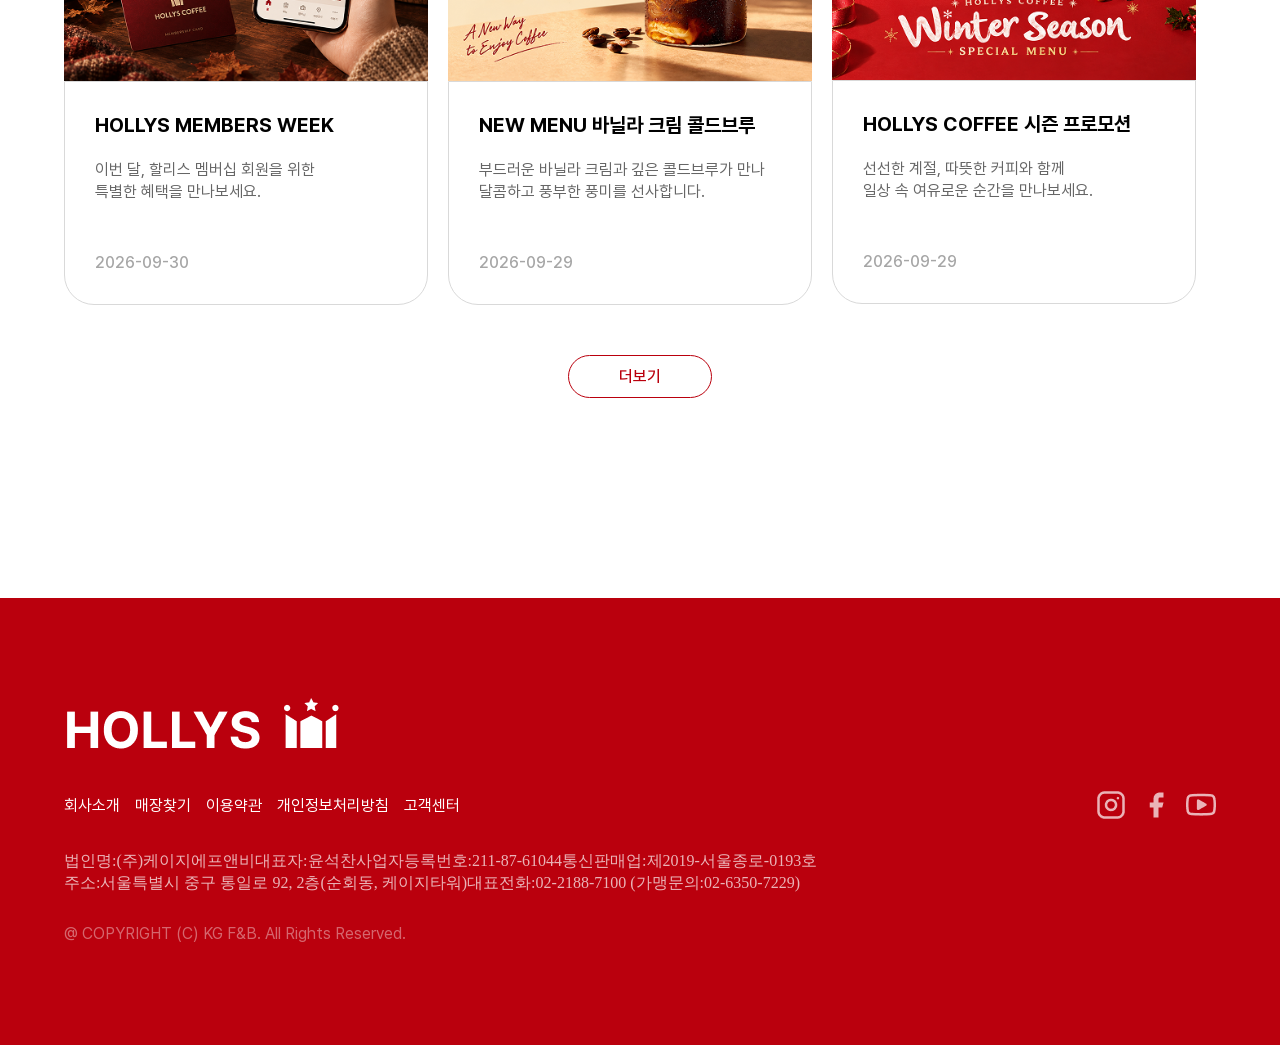
==== commit 2528e43b: "링크수정" ====
--- a/index.html
+++ b/index.html
@@ -8,7 +8,7 @@
   <meta name="description" content="작은 차이가 만드는 특별한 한 잔, 할리스 커피">
 
   <meta property="og:title" content="할리스 커피">
-  <meta property="og:url" content="https://min-space.github.io/osulloc/">
+  <meta property="og:url" content="https://dahee-0105.github.io/hollys/doc/story.html">
   <meta property="og:type" content="website">
   <meta property="og:image" content="img/sub/story_logo.png">
   <meta property="og:description" content="작은 차이가 만드는 특별한 한 잔, 할리스 커피">
